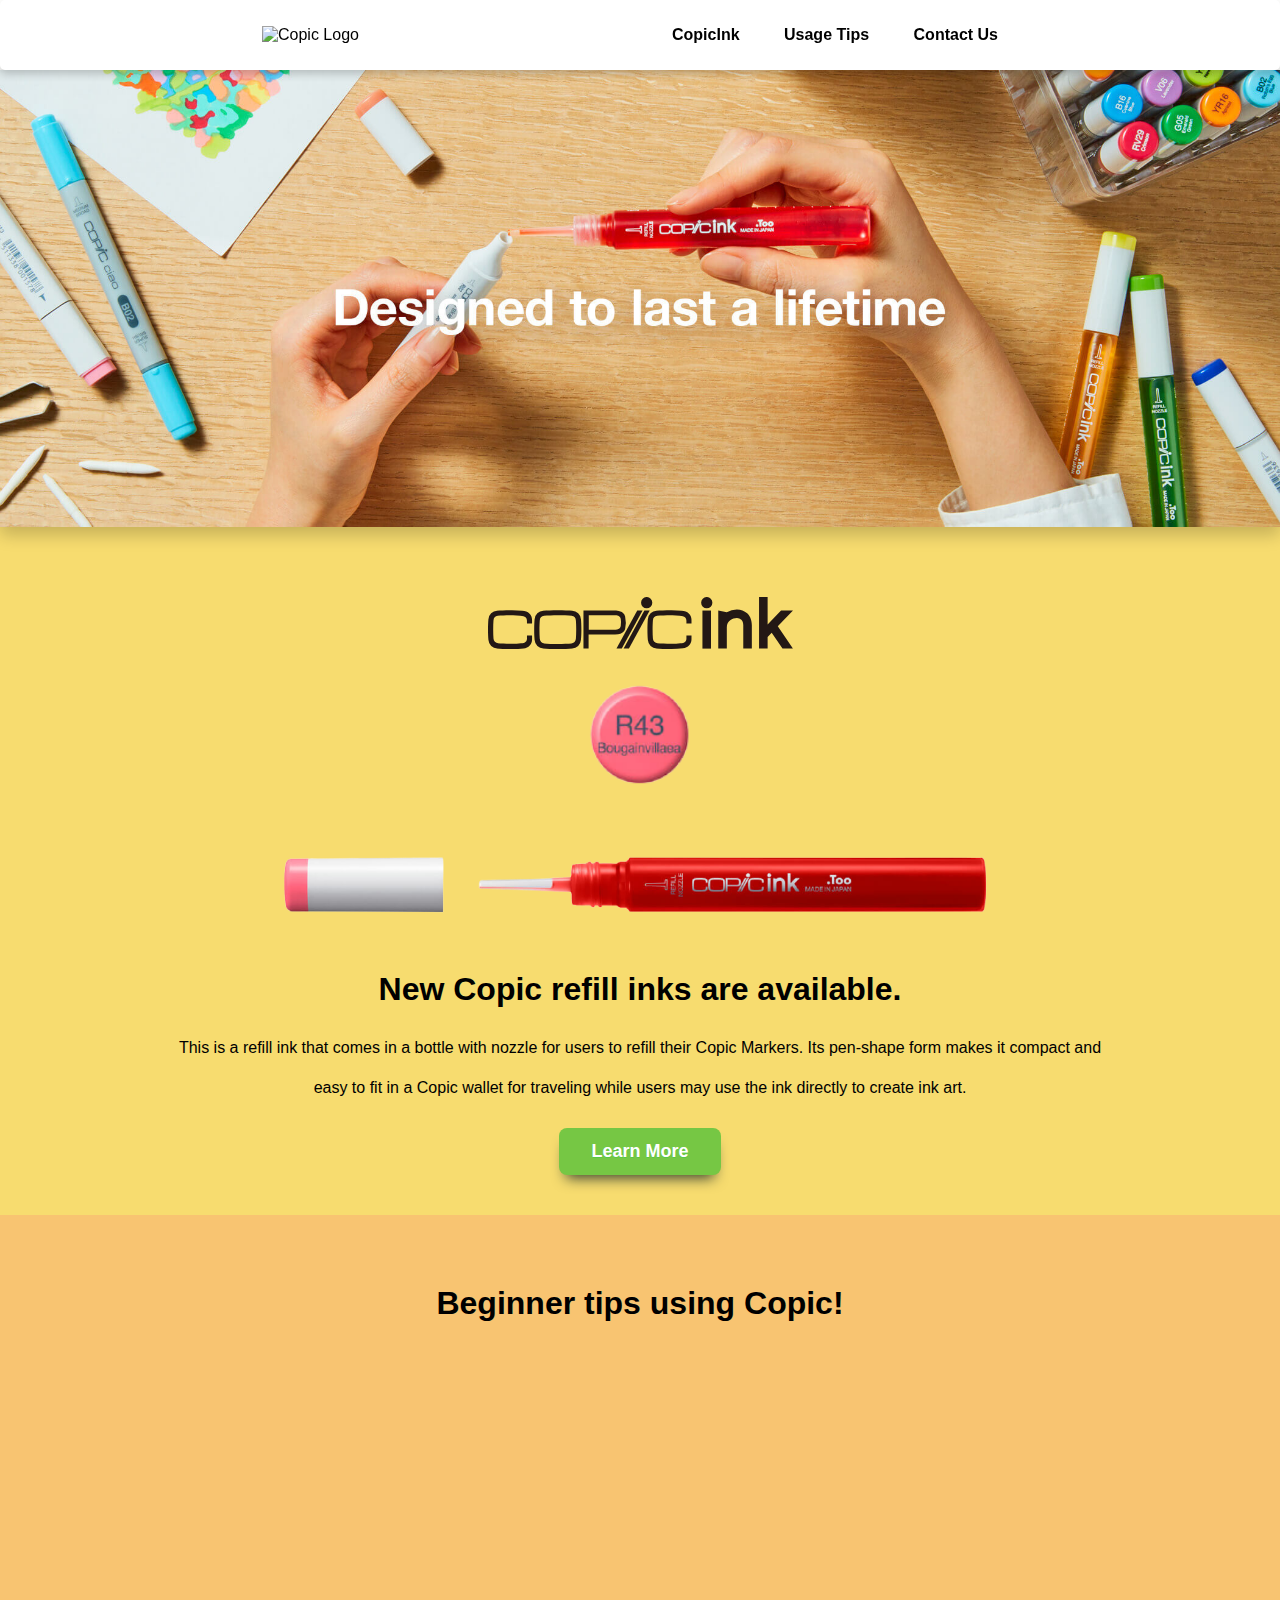
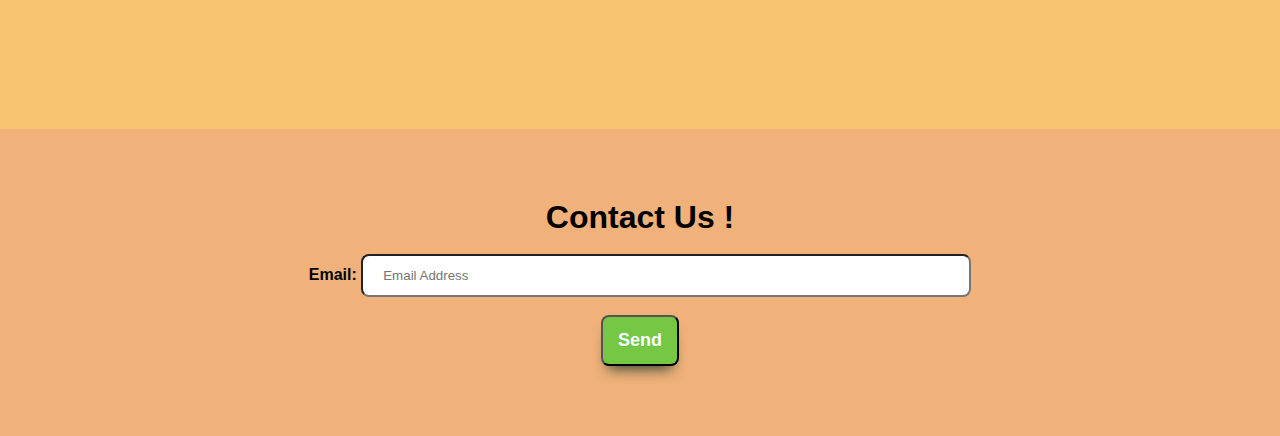
==== ProductLandingPage/index.html @ db63e0ed "Copic Landing Page" ====
<!DOCTYPE html>
<html lang="en">

<head>
    <meta charset="UTF-8">
    <meta name="viewport" content="width=device-width, initial-scale=1.0">
    <link rel="stylesheet" href="styles.css">
    <title>Copic - Landing</title>
</head>

<body>
    <!-- 1. a header element with id="header" -->

    <header id="header">
        <!-- 2. An image within the header element with id="header-img" -->
        <img id="header-img" src="https://copic.jp/images/copic.svg" alt="Copic Logo">
        <!-- 3. nav element with id="nav-bar" -->
        <nav id="nav-bar">
            <ul>
                <!-- 4. three clickable elements inside the nav element, each with the class nav-link. -->
                <!-- 5. click a .nav-link button in the nav element, I am taken to the corresponding section of the landing page. -->
                <li class="nav-link"><a href="#copicink">CopicInk</a></li>
                <li class="nav-link"><a href="#fanart">Usage Tips</a></li>
                <li class="nav-link"><a href="#contact">Contact Us</a></li>
            </ul>
        </nav>
    </header>
    <section id="main">
        <div class="img-container">
            <img class="design-img" src="assets/design.jpg" alt="" style="width: 100%;">
        </div>
    </section>
    <section id="copicink">

        <img class="ink-logo" src="assets/copicink.svg" alt="">
        <img class="colorsample" src="assets/color.png" alt="">
        <img class="newink" src="assets/newrefill.png" alt="">

        <h1>New Copic refill inks are available.</h1>
        <p>
            This is a refill ink that comes in a bottle with nozzle for users to refill their Copic Markers.
            Its pen-shape form makes it compact and easy to fit in a Copic wallet for traveling while users may use
            the ink directly to create ink art.
        </p>

        <a href="https://copic.jp/en/product/" class="myButton" target="_blank">Learn More</a>
    </section>
    <section id="fanart">
        <h1>Beginner tips using Copic!</h1>
        <br>
        <!-- 6. An embedded product video with id="video". -->
        <iframe id="video" width="560" height="315" src="https://www.youtube.com/embed/1ktiV-V24Og" frameborder="0"
            allow="accelerometer; autoplay; clipboard-write; encrypted-media; gyroscope; picture-in-picture"
            allowfullscreen></iframe>
        <br>
    </section>
    <section id="contact">
        <h1>Contact Us !</h1>
        <br>
        <!-- 7. a form element with a corresponding id="form". -->

        <!-- 12. When I click the #submit element, the email is submitted to a static page. -->
        <form id="form" action="./submitForm.html">
            <label id="email-label" for="email">Email: </label>
            <!-- 8. an input field with id="email -->
            <!-- 9. The #email input field should have placeholder text -->
            <!-- 10. #email input field uses HTML5 validation to confirm that the entered text is an email address. -->
            <input id="email" type="email" name="email" placeholder="Email Address" required>
            <br>
            <br>
            <!-- 11. submit input with a corresponding id="submit" -->
            <input id="submit" type="submit" value="Send">

            <!-- USER STORIES 13-15 @ styles.css -->
        </form>

    </section>

</body>

</html>
---- ProductLandingPage/styles.css ----
*{
  box-sizing: border-box;
  margin: 0;
  padding: 0;
}

body{
  padding: 0px;
  font-family: Arial, Helvetica, sans-serif;
}
p{
  line-height: 2.5;
  width: 100%;
  max-width: 80%;
  padding: 20px 20px;
  margin: 0 auto;
}

/* Top navigation styles beginning */
/* 14. My product landing page should utilize CSS flexbox at least once. */
/* 15. The navbar should always be at the top of the viewport. *position:fixed */
#header{
  position: fixed;;
  width: 100%;
  height: 70px;
  background-color: #FFF;
  box-shadow: 0 4px 8px 0 rgba(0,0,0,0.2);
  transition: 0.3s;
  border-radius: 5px; /* 5px rounded corners */
  display: flex;
  justify-content: space-evenly;
  align-items: center;
  padding: 30 10%;
}

#header-img{
  cursor: pointer;
  width: 100%;
  max-width: 10%;
}

ul{
  list-style: none;
}

.nav-link{
  display: inline-block;
  padding: 0px 20px;
}

.nav-link a {
  text-decoration:none;
  color:#000;
  font-family: Arial, Helvetica, sans-serif;
  font-weight: 600;
  height:20px
}

.nav-link a:hover{
  color:#bbb1b1;
}
/* Top navigation styles end */
  
#main{
  display:flex;
  align-content: center;
  justify-content: center;
  padding-top: 70px;
  background-color: #fffffe;
}

/* 14. My product landing page should utilize CSS flexbox at least once. */
.img-container {
  box-shadow: 0 8px 16px 0 rgba(0,0,0,0.2);
  transition: 0.3s;
  width: 100%;
  display: flex;
  flex-direction: column;
  justify-content: center;
  align-items: center;
  margin:auto;
  height: auto;
}

#copicink{
  text-align: center; 
  padding: 40px 30px; 
  background-color: #F7DC6F;
}

.ink-logo{
    display: block;
    margin: 30px auto;
    width: 100%;
    max-width: 25%;
}

.newink{
  display: block;
    margin: 30px auto;
    width: 100%;
    max-width: 60%;
}

.colorsample{
  width: 10%;
}
.colorsample:hover{
  width: 12%;
}

.myButton {
	box-shadow: 0px 10px 14px -7px #354231;
	background-color:#76c744;
	border-radius:8px;
	display:inline-block;
	cursor:pointer;
	color:#ffffff;
	font-family:Arial;
	font-size:18px;
	font-weight:bold;
	padding:13px 32px;
	text-decoration:none;
	text-shadow:0px 1px 0px #58c744;
}
.myButton:hover {
	background-color:#5cbf2a;
}
.myButton:active {
	position:relative;
	top:1px;
}

#fanart{
  text-align: center;
  padding: 70px 70px; 
  background-color: #F8C471;
}

#video{
  width: 100%;
  max-width: 50%;
}


#contact{
  text-align: center;

  padding: 70px 30px; 
  background-color: #F0B27A;
}
#email-label{
  font-weight: 600;
}
#email{
  width: 50%;
  border-radius:8px;
  padding: 12px 20px;
}

#submit {
	box-shadow: 0px 10px 14px -7px #354231;
	background-color:#76c744;
	border-radius:8px;
	display:inline-block;
	cursor:pointer;
	color:#ffffff;
	font-family:Arial;
	font-size:18px;
	font-weight:bold;
	padding:13px 15px;
	text-decoration:none;
	text-shadow:0px 1px 0px #58c744;
}
#submit:hover {
	background-color:#5cbf2a;
}
#submit:active {
	position:relative;
	top:1px;
}

/* 13 . landing page should have at least one media query. */
@media screen and (max-width: 767px)
 {
  .ink-logo{
    display: block;
      margin: 30px auto;
      width: 100%;
      max-width: 50%;
  }
  .nav-link a {
    text-decoration:none;
    color:#000;
    font-size: 15px;
    height:20px
  }
  .colorsample{
    width: 10%;
  }
  .colorsample:hover{
    width: 20%;
  }
  
  #video{
    width: 100%;
    max-width: 80%;
  }
  .newink{
    display: block;
      margin: 30px auto;
      width: 100%;
      max-width: 80%;
  }
  .myButton {
    box-shadow: 0px 10px 14px -7px #354231;
    background-color:#76c744;
    border-radius:8px;
    display:inline-block;
    cursor:pointer;
    color:#ffffff;
    font-family:Arial;
    font-size:15px;
    font-weight:bold;
    padding:13px 32px;
    text-decoration:none;
    text-shadow:0px 1px 0px #58c744;
  }
}
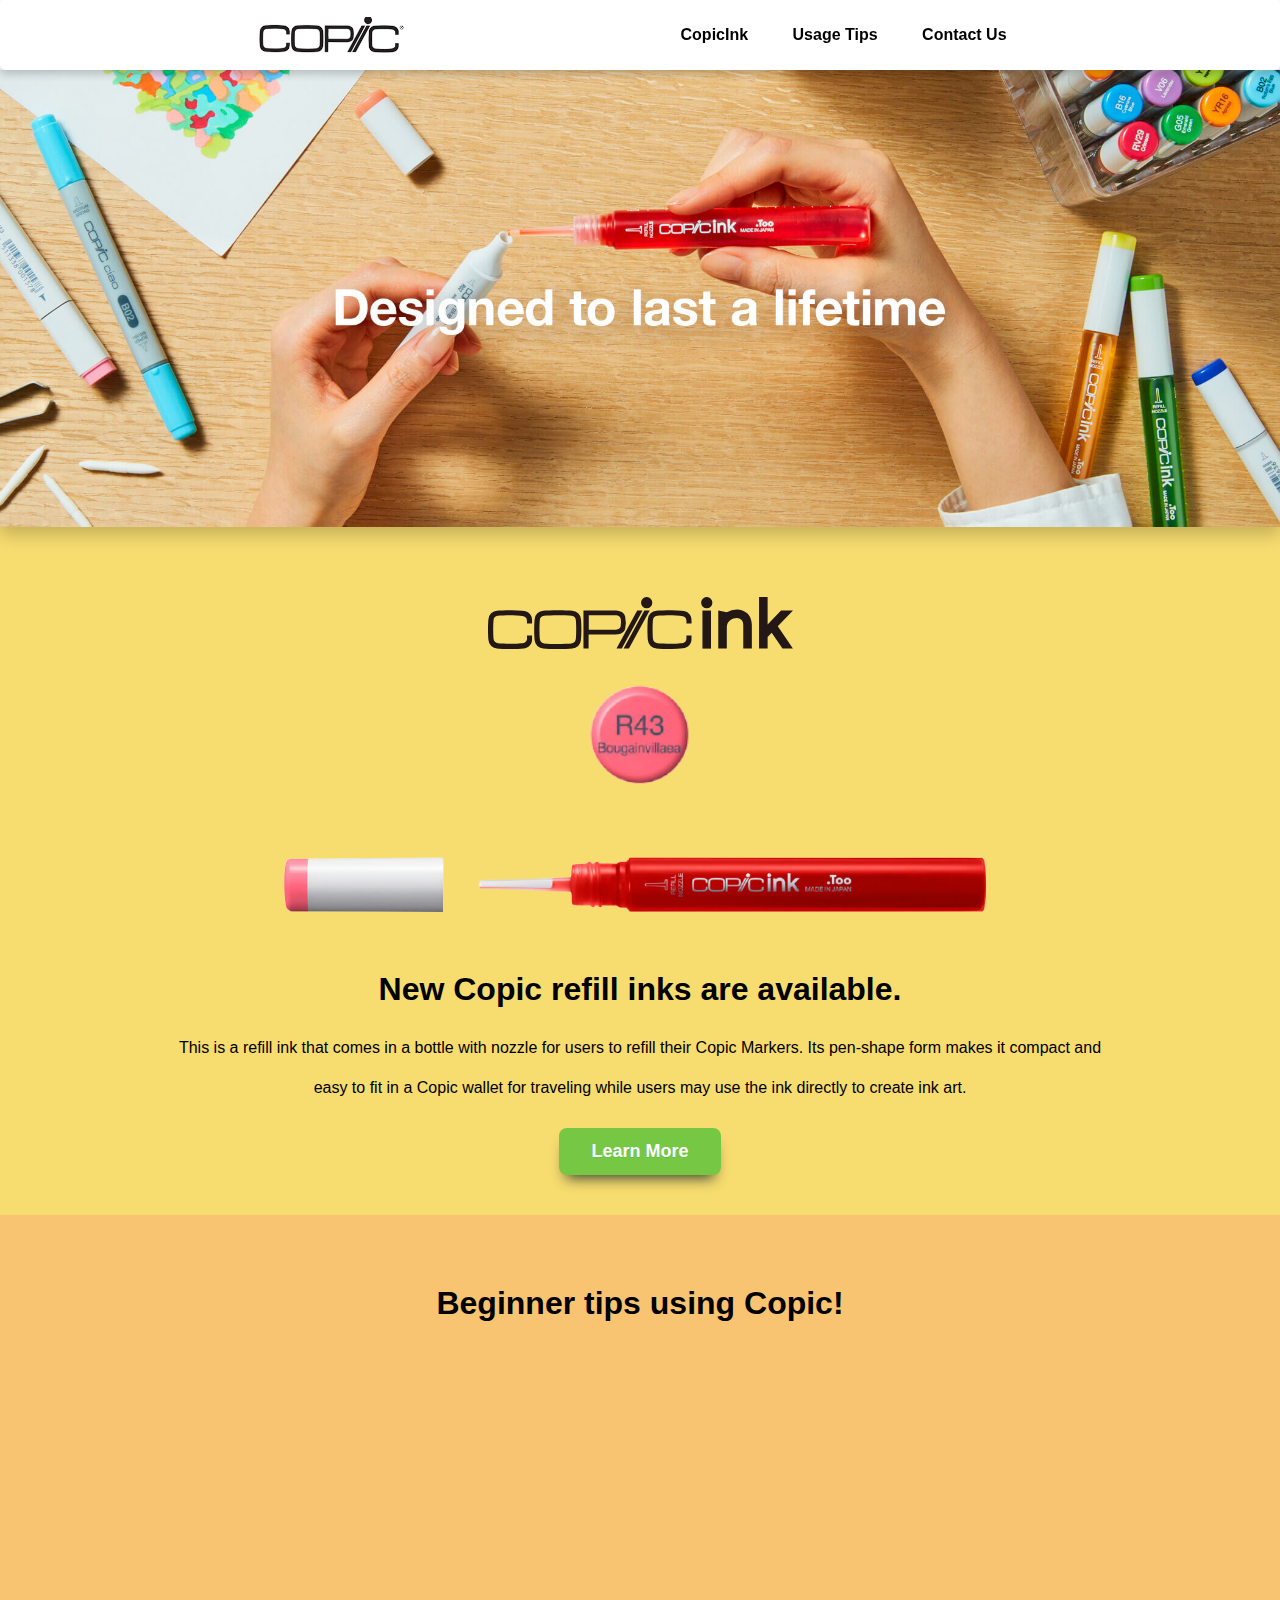
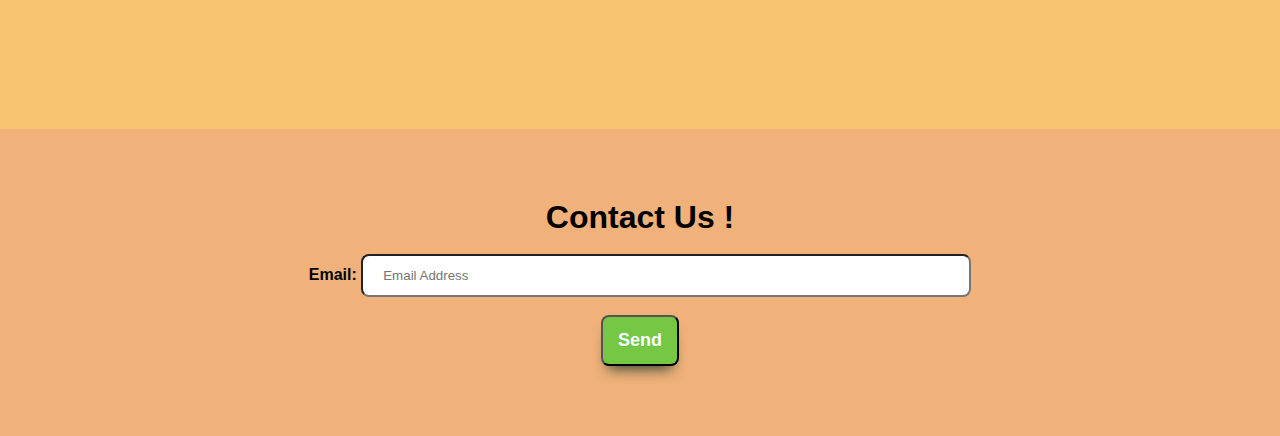
==== commit 2b4f237b: "Fixed some Media queries" ====
--- a/ProductLandingPage/index.html
+++ b/ProductLandingPage/index.html
@@ -13,7 +13,7 @@
 
     <header id="header">
         <!-- 2. An image within the header element with id="header-img" -->
-        <img id="header-img" src="https://copic.jp/images/copic.svg" alt="Copic Logo">
+        <img id="header-img" src="assets/header-img.png" alt="Copic Logo">
         <!-- 3. nav element with id="nav-bar" -->
         <nav id="nav-bar">
             <ul>
--- a/ProductLandingPage/styles.css
+++ b/ProductLandingPage/styles.css
@@ -30,17 +30,19 @@
   display: flex;
   justify-content: space-evenly;
   align-items: center;
-  padding: 30 10%;
 }
 
 #header-img{
-  cursor: pointer;
-  width: 100%;
-  max-width: 10%;
+  width: 100%;
+  height: 100%;
+  max-width: 12%;
+  object-fit: contain;
+  overflow: hidden;
 }
 
 ul{
   list-style: none;
+  width: 100%;
 }
 
 .nav-link{
@@ -53,7 +55,6 @@
   color:#000;
   font-family: Arial, Helvetica, sans-serif;
   font-weight: 600;
-  height:20px
 }
 
 .nav-link a:hover{
@@ -142,10 +143,8 @@
   max-width: 50%;
 }
 
-
 #contact{
   text-align: center;
-
   padding: 70px 30px; 
   background-color: #F0B27A;
 }
@@ -183,6 +182,34 @@
 /* 13 . landing page should have at least one media query. */
 @media screen and (max-width: 767px)
  {
+  #header{
+    position: fixed;;
+    width: 100%;
+    height: 70px;
+    background-color: #FFF;
+    box-shadow: 0 4px 8px 0 rgba(0,0,0,0.2);
+    transition: 0.3s;
+    display: flex;
+    justify-content: space-evenly;
+    align-items: center;
+    padding-left: 5%;
+  }
+  #header-img{
+    width: 100%;
+    height: 100%;
+    max-width: 20%;
+    object-fit: contain;
+    overflow: hidden;
+  }
+
+  .nav-link a {
+    text-decoration:none;
+    color:#000;
+    font-family: Arial, Helvetica, sans-serif;
+    line-height: 2.5;
+    font-weight: normal;
+  }
+
   .ink-logo{
     display: block;
       margin: 30px auto;
@@ -226,9 +253,10 @@
     text-decoration:none;
     text-shadow:0px 1px 0px #58c744;
   }
-}
-
-
-
-
-
+  
+}
+
+
+
+
+
